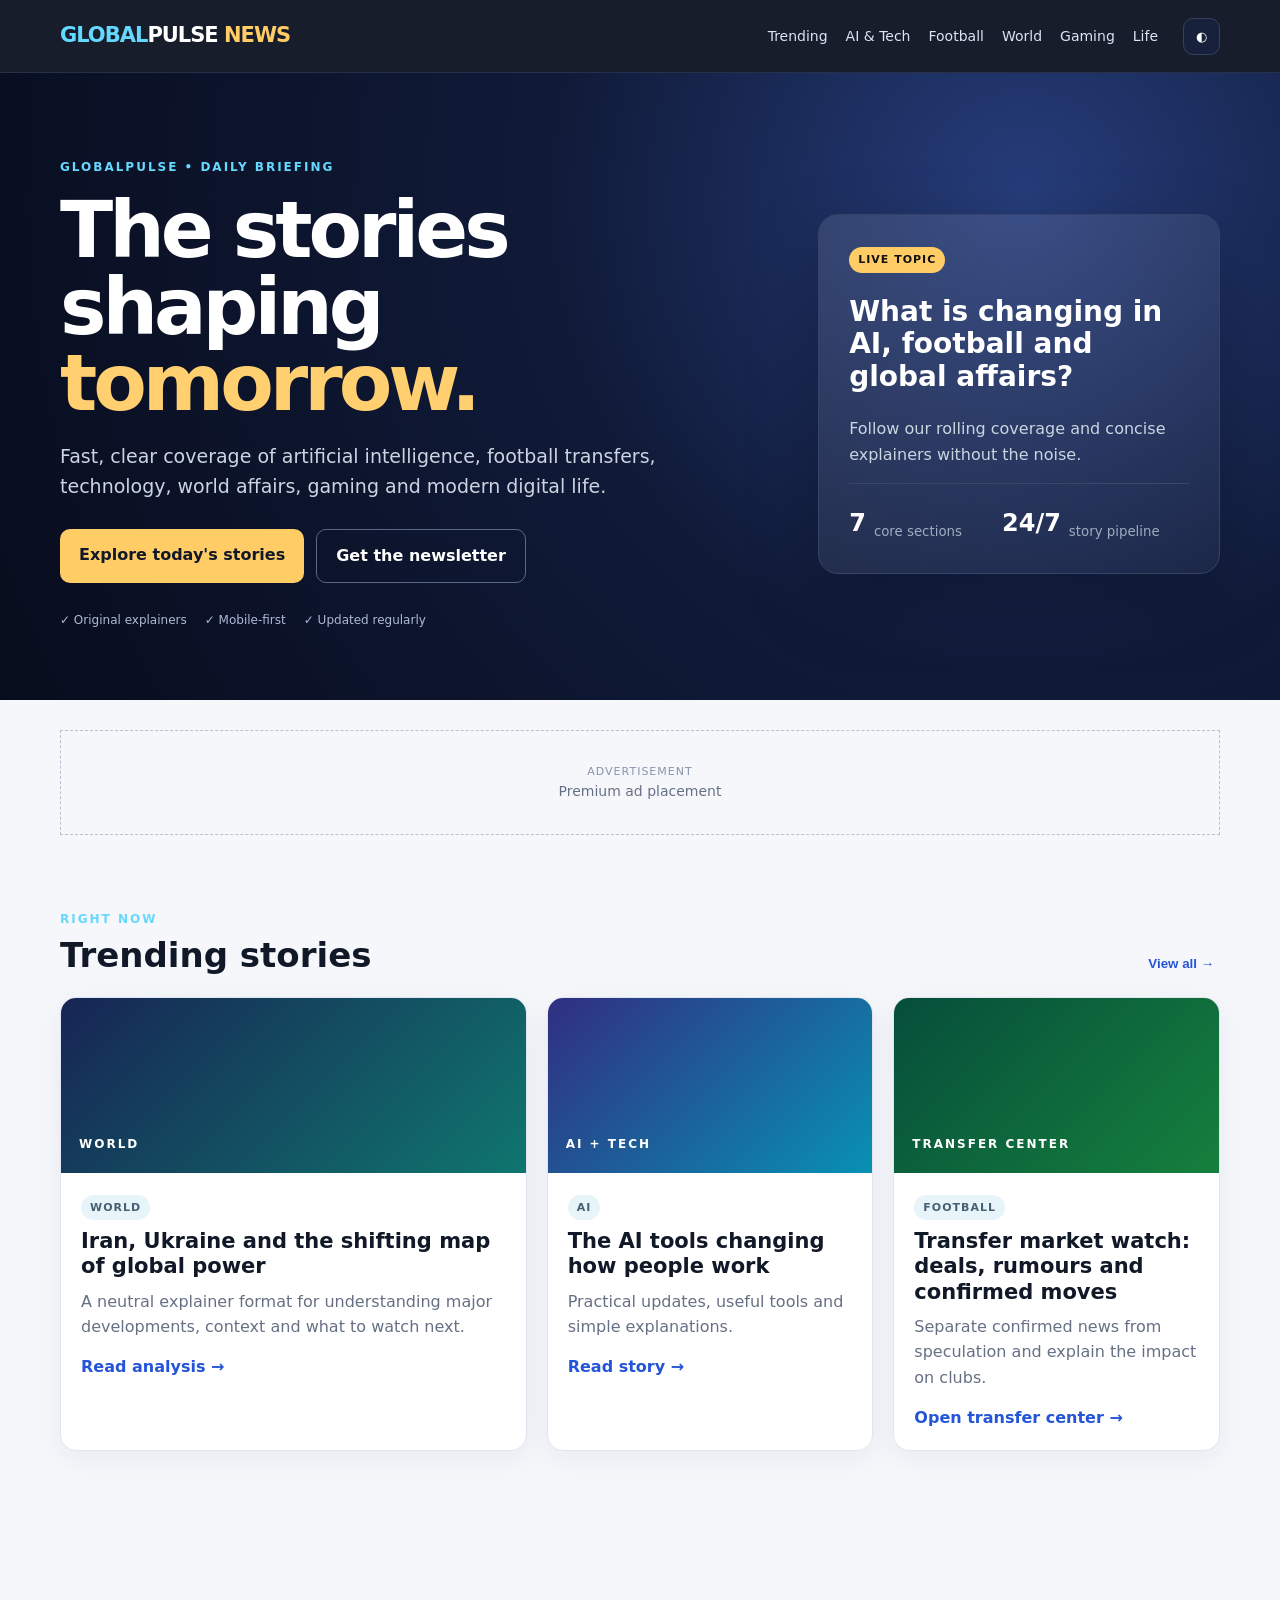
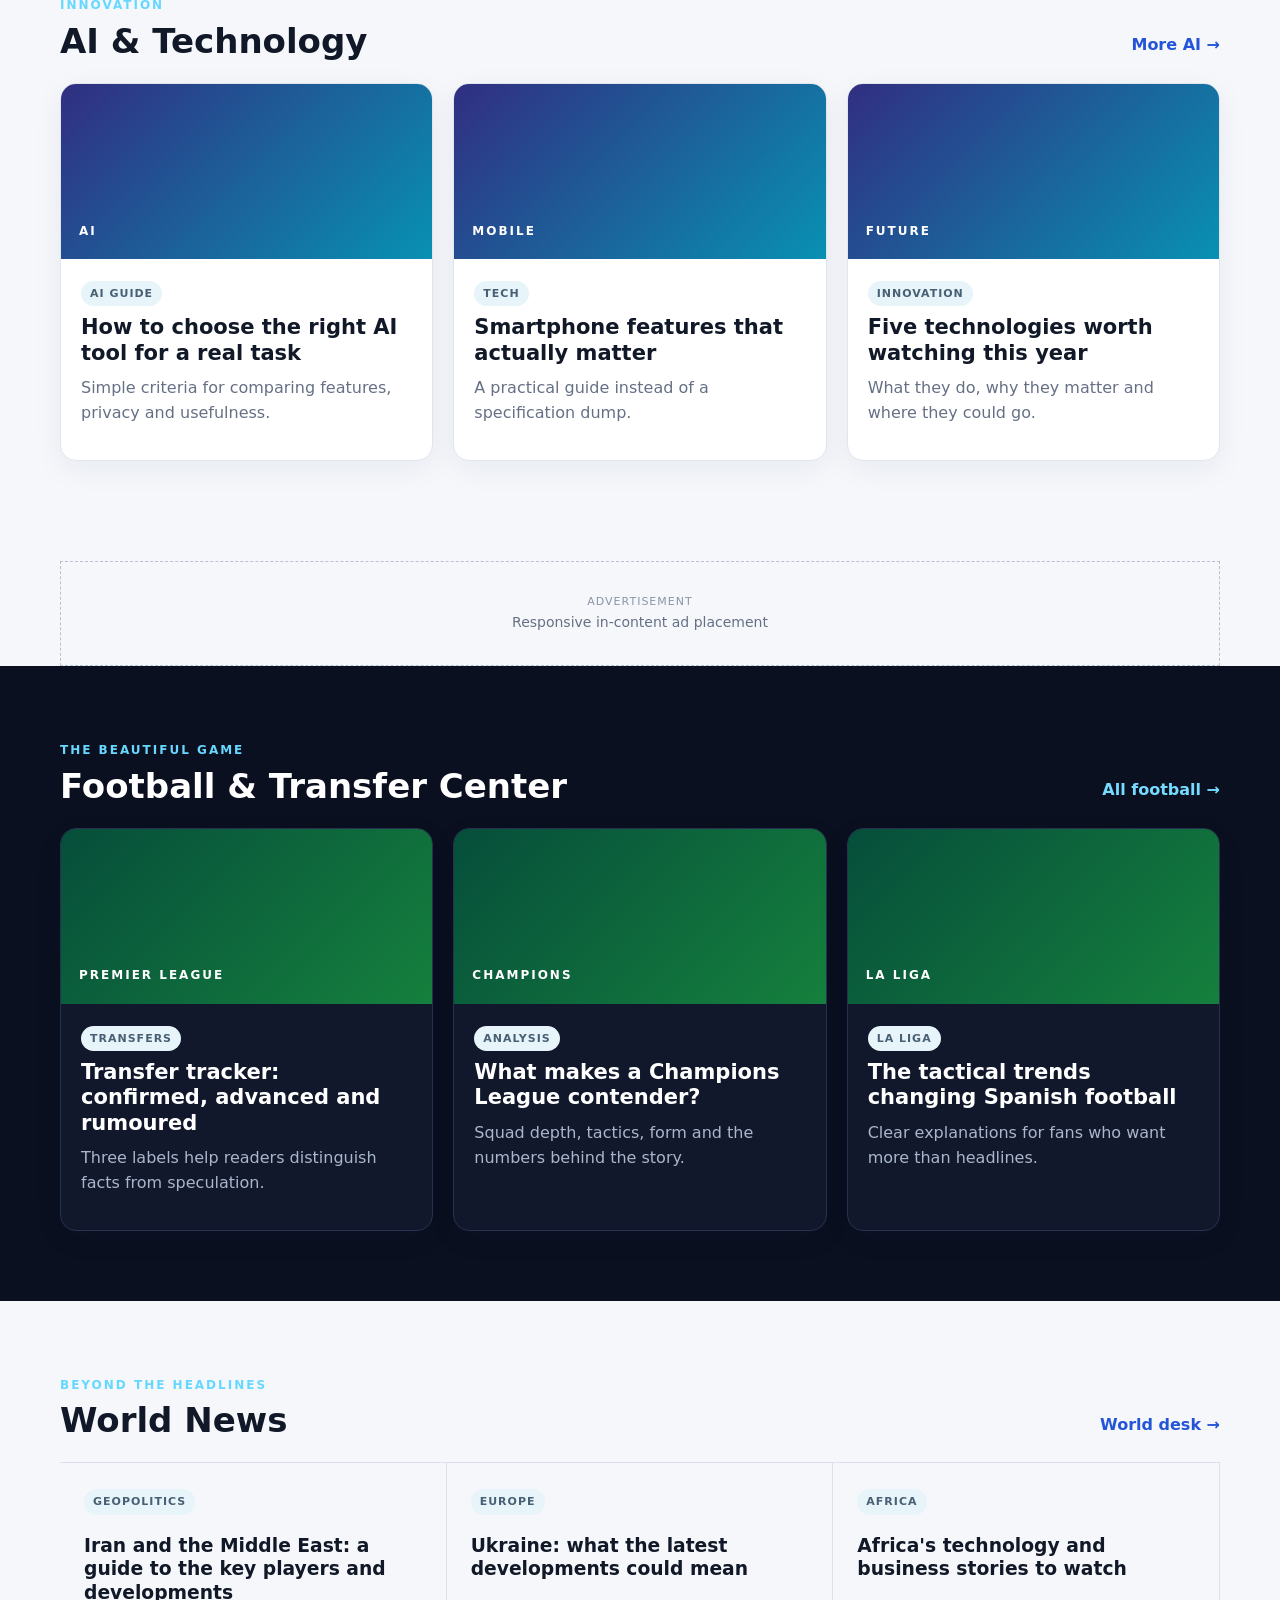
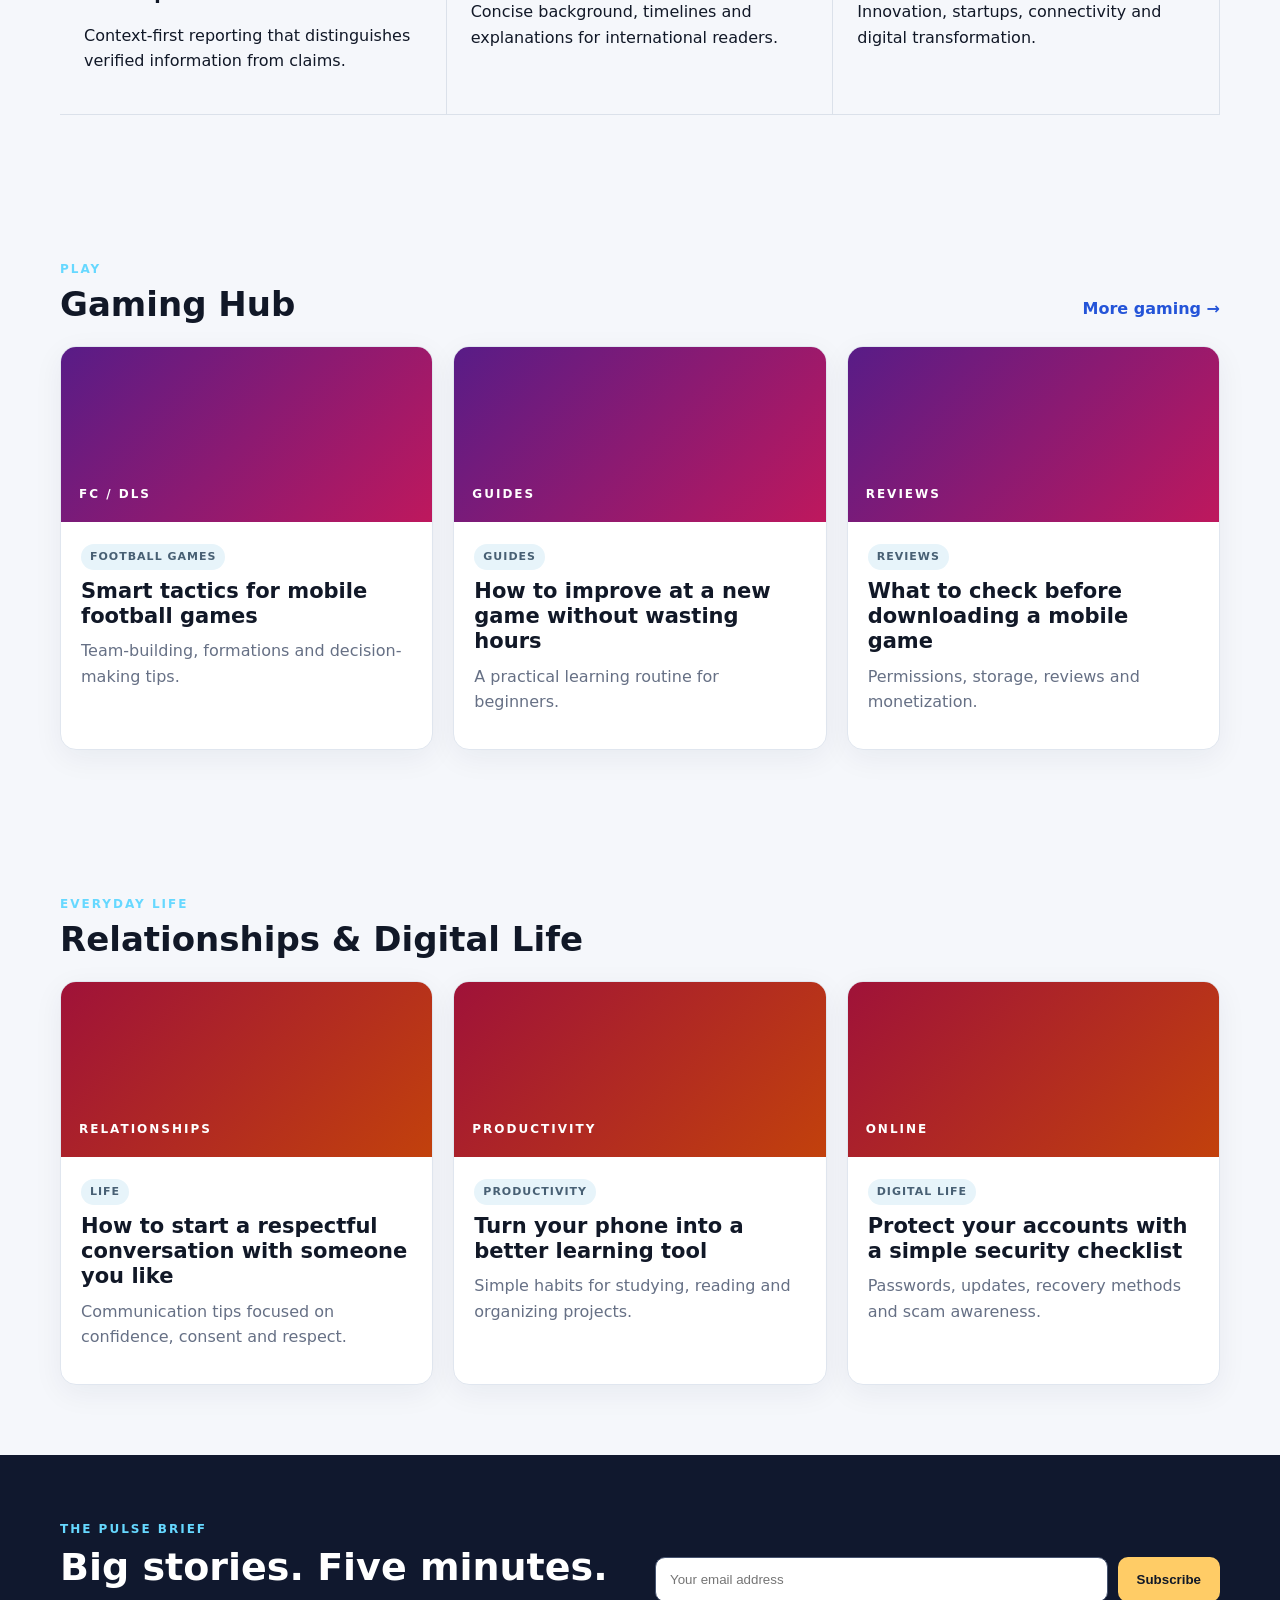
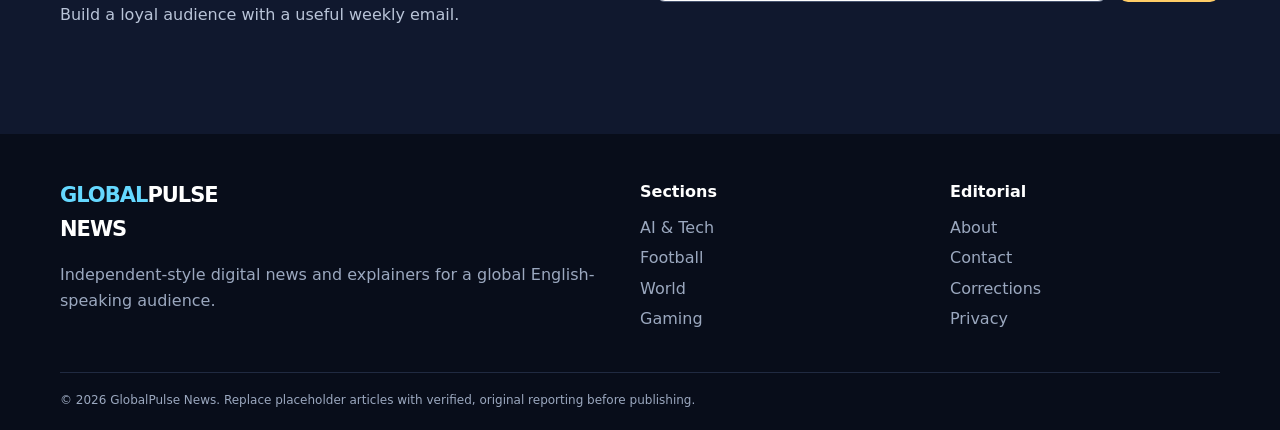
==== index.html @ ff231cc3 "Add files via upload" ====
<!doctype html>
<html lang="en">
<head>
  <meta charset="utf-8">
  <meta name="viewport" content="width=device-width, initial-scale=1">
  <meta name="description" content="GlobalPulse News — AI, football transfers, technology, world news, gaming and practical digital life guides.">
  <meta name="theme-color" content="#0b1020">
  <title>GlobalPulse News — AI, Football, Tech & World</title>
  <link rel="stylesheet" href="style.css">
</head>
<body>
<header class="site-header">
  <div class="container nav">
    <a class="brand" href="#"><span>GLOBAL</span>PULSE <b>NEWS</b></a>
    <button class="menu" aria-label="Open menu">☰</button>
    <nav>
      <a href="#trending">Trending</a><a href="#ai">AI & Tech</a><a href="#football">Football</a>
      <a href="#world">World</a><a href="#gaming">Gaming</a><a href="#life">Life</a>
    </nav>
    <button id="theme" class="icon-btn" aria-label="Toggle theme">◐</button>
  </div>
</header>

<main>
<section class="hero">
  <div class="container hero-grid">
    <div>
      <div class="eyebrow">GLOBALPULSE • DAILY BRIEFING</div>
      <h1>The stories shaping <span>tomorrow.</span></h1>
      <p class="lead">Fast, clear coverage of artificial intelligence, football transfers, technology, world affairs, gaming and modern digital life.</p>
      <div class="hero-actions">
        <a class="btn primary" href="#trending">Explore today's stories</a>
        <a class="btn ghost" href="#newsletter">Get the newsletter</a>
      </div>
      <div class="trust-row"><span>✓ Original explainers</span><span>✓ Mobile-first</span><span>✓ Updated regularly</span></div>
    </div>
    <div class="hero-card">
      <span class="tag hot">LIVE TOPIC</span>
      <h2>What is changing in AI, football and global affairs?</h2>
      <p>Follow our rolling coverage and concise explainers without the noise.</p>
      <div class="mini-stats"><b>7</b><small>core sections</small><b>24/7</b><small>story pipeline</small></div>
    </div>
  </div>
</section>

<section class="ad-slot container"><span>ADVERTISEMENT</span><div>Premium ad placement</div></section>

<section id="trending" class="container section">
  <div class="section-head"><div><span class="eyebrow">RIGHT NOW</span><h2>Trending stories</h2></div><button class="filter" data-filter="all">View all →</button></div>
  <div class="news-grid featured">
    <article class="card large" data-cat="world">
      <div class="visual world">WORLD</div><div class="card-body"><span class="tag">World</span><h3>Iran, Ukraine and the shifting map of global power</h3><p>A neutral explainer format for understanding major developments, context and what to watch next.</p><a href="#">Read analysis →</a></div>
    </article>
    <article class="card" data-cat="ai">
      <div class="visual ai">AI + TECH</div><div class="card-body"><span class="tag">AI</span><h3>The AI tools changing how people work</h3><p>Practical updates, useful tools and simple explanations.</p><a href="#">Read story →</a></div>
    </article>
    <article class="card" data-cat="football">
      <div class="visual football">TRANSFER CENTER</div><div class="card-body"><span class="tag">Football</span><h3>Transfer market watch: deals, rumours and confirmed moves</h3><p>Separate confirmed news from speculation and explain the impact on clubs.</p><a href="#">Open transfer center →</a></div>
    </article>
  </div>
</section>

<section id="ai" class="container section">
  <div class="section-head"><div><span class="eyebrow">INNOVATION</span><h2>AI & Technology</h2></div><a href="#">More AI →</a></div>
  <div class="news-grid three">
    <article class="card"><div class="visual tech">AI</div><div class="card-body"><span class="tag">AI Guide</span><h3>How to choose the right AI tool for a real task</h3><p>Simple criteria for comparing features, privacy and usefulness.</p></div></article>
    <article class="card"><div class="visual tech">MOBILE</div><div class="card-body"><span class="tag">Tech</span><h3>Smartphone features that actually matter</h3><p>A practical guide instead of a specification dump.</p></div></article>
    <article class="card"><div class="visual tech">FUTURE</div><div class="card-body"><span class="tag">Innovation</span><h3>Five technologies worth watching this year</h3><p>What they do, why they matter and where they could go.</p></div></article>
  </div>
</section>

<section class="ad-slot container"><span>ADVERTISEMENT</span><div>Responsive in-content ad placement</div></section>

<section id="football" class="dark-section">
  <div class="container section">
    <div class="section-head"><div><span class="eyebrow">THE BEAUTIFUL GAME</span><h2>Football & Transfer Center</h2></div><a href="#">All football →</a></div>
    <div class="news-grid three">
      <article class="card dark"><div class="visual football">PREMIER LEAGUE</div><div class="card-body"><span class="tag">Transfers</span><h3>Transfer tracker: confirmed, advanced and rumoured</h3><p>Three labels help readers distinguish facts from speculation.</p></div></article>
      <article class="card dark"><div class="visual football">CHAMPIONS</div><div class="card-body"><span class="tag">Analysis</span><h3>What makes a Champions League contender?</h3><p>Squad depth, tactics, form and the numbers behind the story.</p></div></article>
      <article class="card dark"><div class="visual football">LA LIGA</div><div class="card-body"><span class="tag">La Liga</span><h3>The tactical trends changing Spanish football</h3><p>Clear explanations for fans who want more than headlines.</p></div></article>
    </div>
  </div>
</section>

<section id="world" class="container section">
  <div class="section-head"><div><span class="eyebrow">BEYOND THE HEADLINES</span><h2>World News</h2></div><a href="#">World desk →</a></div>
  <div class="split">
    <article class="story-line"><span class="tag">Geopolitics</span><h3>Iran and the Middle East: a guide to the key players and developments</h3><p>Context-first reporting that distinguishes verified information from claims.</p></article>
    <article class="story-line"><span class="tag">Europe</span><h3>Ukraine: what the latest developments could mean</h3><p>Concise background, timelines and explanations for international readers.</p></article>
    <article class="story-line"><span class="tag">Africa</span><h3>Africa's technology and business stories to watch</h3><p>Innovation, startups, connectivity and digital transformation.</p></article>
  </div>
</section>

<section id="gaming" class="container section">
  <div class="section-head"><div><span class="eyebrow">PLAY</span><h2>Gaming Hub</h2></div><a href="#">More gaming →</a></div>
  <div class="news-grid three">
    <article class="card"><div class="visual game">FC / DLS</div><div class="card-body"><span class="tag">Football Games</span><h3>Smart tactics for mobile football games</h3><p>Team-building, formations and decision-making tips.</p></div></article>
    <article class="card"><div class="visual game">GUIDES</div><div class="card-body"><span class="tag">Guides</span><h3>How to improve at a new game without wasting hours</h3><p>A practical learning routine for beginners.</p></div></article>
    <article class="card"><div class="visual game">REVIEWS</div><div class="card-body"><span class="tag">Reviews</span><h3>What to check before downloading a mobile game</h3><p>Permissions, storage, reviews and monetization.</p></div></article>
  </div>
</section>

<section id="life" class="container section">
  <div class="section-head"><div><span class="eyebrow">EVERYDAY LIFE</span><h2>Relationships & Digital Life</h2></div></div>
  <div class="news-grid three">
    <article class="card"><div class="visual life">RELATIONSHIPS</div><div class="card-body"><span class="tag">Life</span><h3>How to start a respectful conversation with someone you like</h3><p>Communication tips focused on confidence, consent and respect.</p></div></article>
    <article class="card"><div class="visual life">PRODUCTIVITY</div><div class="card-body"><span class="tag">Productivity</span><h3>Turn your phone into a better learning tool</h3><p>Simple habits for studying, reading and organizing projects.</p></div></article>
    <article class="card"><div class="visual life">ONLINE</div><div class="card-body"><span class="tag">Digital Life</span><h3>Protect your accounts with a simple security checklist</h3><p>Passwords, updates, recovery methods and scam awareness.</p></div></article>
  </div>
</section>

<section id="newsletter" class="newsletter">
  <div class="container newsletter-box">
    <div><span class="eyebrow">THE PULSE BRIEF</span><h2>Big stories. Five minutes.</h2><p>Build a loyal audience with a useful weekly email.</p></div>
    <form onsubmit="subscribe(event)"><input type="email" required placeholder="Your email address" aria-label="Email address"><button class="btn primary">Subscribe</button></form>
    <small id="form-msg"></small>
  </div>
</section>
</main>

<footer>
  <div class="container footer-grid">
    <div><a class="brand" href="#"><span>GLOBAL</span>PULSE <b>NEWS</b></a><p>Independent-style digital news and explainers for a global English-speaking audience.</p></div>
    <div><b>Sections</b><a href="#ai">AI & Tech</a><a href="#football">Football</a><a href="#world">World</a><a href="#gaming">Gaming</a></div>
    <div><b>Editorial</b><a href="#">About</a><a href="#">Contact</a><a href="#">Corrections</a><a href="#">Privacy</a></div>
  </div>
  <div class="container copyright">© 2026 GlobalPulse News. Replace placeholder articles with verified, original reporting before publishing.</div>
</footer>
<script src="script.js"></script>
</body>
</html>
---- style.css ----
*{box-sizing:border-box}html{scroll-behavior:smooth}body{margin:0;font-family:Inter,system-ui,-apple-system,Segoe UI,sans-serif;background:#f5f7fb;color:#111827;line-height:1.6}.container{width:min(1160px,92%);margin:auto}.site-header{position:sticky;top:0;z-index:20;background:rgba(10,15,30,.94);backdrop-filter:blur(14px);color:#fff;border-bottom:1px solid #27304a}.nav{height:72px;display:flex;align-items:center;gap:25px}.brand{font-weight:900;letter-spacing:-1px;color:#fff;text-decoration:none;font-size:21px;white-space:nowrap}.brand span{color:#65d8ff}.brand b{color:#ffcc66}.nav nav{display:flex;gap:18px;margin-left:auto}.nav nav a{color:#dbe4f7;text-decoration:none;font-size:14px}.nav nav a:hover{color:#fff}.menu{display:none}.icon-btn{background:#17213b;color:#fff;border:1px solid #33405f;border-radius:10px;padding:10px 12px}.hero{background:radial-gradient(circle at 80% 20%,#263d7b 0,#101a38 42%,#080d1d 100%);color:white;padding:85px 0 70px}.hero-grid{display:grid;grid-template-columns:1.4fr .8fr;gap:55px;align-items:center}.eyebrow{font-size:12px;font-weight:800;letter-spacing:2px;color:#66d8ff}.hero h1{font-size:clamp(45px,7vw,78px);line-height:.98;letter-spacing:-4px;margin:15px 0}.hero h1 span{color:#ffcf70}.lead{font-size:19px;color:#cbd5e1;max-width:680px}.hero-actions{display:flex;gap:12px;margin:28px 0}.btn{display:inline-block;border:0;border-radius:10px;padding:13px 19px;font-weight:800;text-decoration:none;cursor:pointer}.primary{background:#ffcc66;color:#111827}.ghost{border:1px solid #596987;color:white;background:transparent}.trust-row{display:flex;gap:18px;color:#aebbd4;font-size:12px;flex-wrap:wrap}.hero-card{padding:30px;border:1px solid #344367;border-radius:20px;background:linear-gradient(145deg,rgba(255,255,255,.11),rgba(255,255,255,.04));box-shadow:0 25px 70px rgba(0,0,0,.25)}.hero-card h2{font-size:28px;line-height:1.15}.hero-card p{color:#cbd5e1}.tag{display:inline-block;font-size:11px;font-weight:900;letter-spacing:1px;text-transform:uppercase;color:#486074;background:#e7f4fa;border-radius:99px;padding:4px 9px}.hot{background:#ffcc66;color:#111}.mini-stats{display:grid;grid-template-columns:auto 1fr auto 1fr;gap:4px 8px;align-items:end;border-top:1px solid #3b4968;padding-top:20px}.mini-stats b{font-size:24px}.mini-stats small{color:#9facbf}.ad-slot{height:105px;border:1px dashed #b7c1d2;margin-top:30px;display:flex;flex-direction:column;align-items:center;justify-content:center;color:#8995a9;font-size:11px;letter-spacing:1px}.ad-slot div{font-size:14px;letter-spacing:0;color:#667085}.section{padding:70px 0}.section-head{display:flex;justify-content:space-between;align-items:end;margin-bottom:25px}.section-head h2{font-size:34px;line-height:1;margin:7px 0 0}.section-head a,.filter{color:#2454d8;text-decoration:none;background:none;border:0;font-weight:800}.news-grid{display:grid;gap:20px}.news-grid.three{grid-template-columns:repeat(3,1fr)}.news-grid.featured{grid-template-columns:1.25fr .875fr .875fr}.card{background:white;border:1px solid #e0e6ef;border-radius:16px;overflow:hidden;box-shadow:0 8px 30px rgba(25,35,60,.06);transition:.2s}.card:hover{transform:translateY(-4px);box-shadow:0 15px 40px rgba(25,35,60,.12)}.card-body{padding:20px}.card h3{font-size:21px;line-height:1.2;margin:9px 0}.card p{color:#667085;margin:8px 0 14px}.card a{font-weight:800;color:#2454d8;text-decoration:none}.visual{height:175px;display:flex;align-items:end;padding:18px;font-size:12px;font-weight:900;letter-spacing:2px;color:#fff}.visual.world{background:linear-gradient(135deg,#172554,#0f766e)}.visual.ai,.visual.tech{background:linear-gradient(135deg,#312e81,#0891b2)}.visual.football{background:linear-gradient(135deg,#064e3b,#15803d)}.visual.game{background:linear-gradient(135deg,#581c87,#be185d)}.visual.life{background:linear-gradient(135deg,#9f1239,#c2410c)}.dark-section{background:#0b1020;color:white}.dark-section .section-head a{color:#75dcff}.card.dark{background:#11182c;border-color:#273250}.card.dark p{color:#aab6cb}.card.dark h3{color:#fff}.split{display:grid;grid-template-columns:repeat(3,1fr);gap:0;border-top:1px solid #dbe1ea}.story-line{padding:24px;border-bottom:1px solid #dbe1ea;border-right:1px solid #dbe1ea}.story-line h3{line-height:1.25}.newsletter{background:#10182e;color:white;padding:60px 0}.newsletter-box{display:grid;grid-template-columns:1fr 1fr;gap:30px;align-items:center}.newsletter h2{font-size:38px;line-height:1;margin:8px 0}.newsletter p{color:#b9c4d8}.newsletter form{display:flex;gap:10px}.newsletter input{flex:1;padding:14px;border-radius:10px;border:1px solid #46536f;background:#fff;color:#111827}.newsletter small{grid-column:2;color:#ffcc66}footer{background:#080d1a;color:#9ba8bf;padding:45px 0 20px}.footer-grid{display:grid;grid-template-columns:2fr 1fr 1fr;gap:40px}.footer-grid b{display:block;color:#fff;margin-bottom:10px}.footer-grid a:not(.brand){display:block;color:#9ba8bf;text-decoration:none;margin:5px 0}.copyright{border-top:1px solid #202a41;margin-top:35px;padding-top:18px;font-size:12px}@media(max-width:800px){.nav nav{display:none}.menu{display:block;margin-left:auto;background:transparent;border:0;color:#fff;font-size:23px}.hero-grid,.newsletter-box{grid-template-columns:1fr}.hero h1{letter-spacing:-2px}.news-grid.three,.news-grid.featured,.split,.footer-grid{grid-template-columns:1fr}.section{padding:50px 0}.newsletter small{grid-column:auto}.newsletter form{flex-direction:column}.section-head{align-items:start}.visual{height:150px}}body.light{background:#fff;color:#111827}
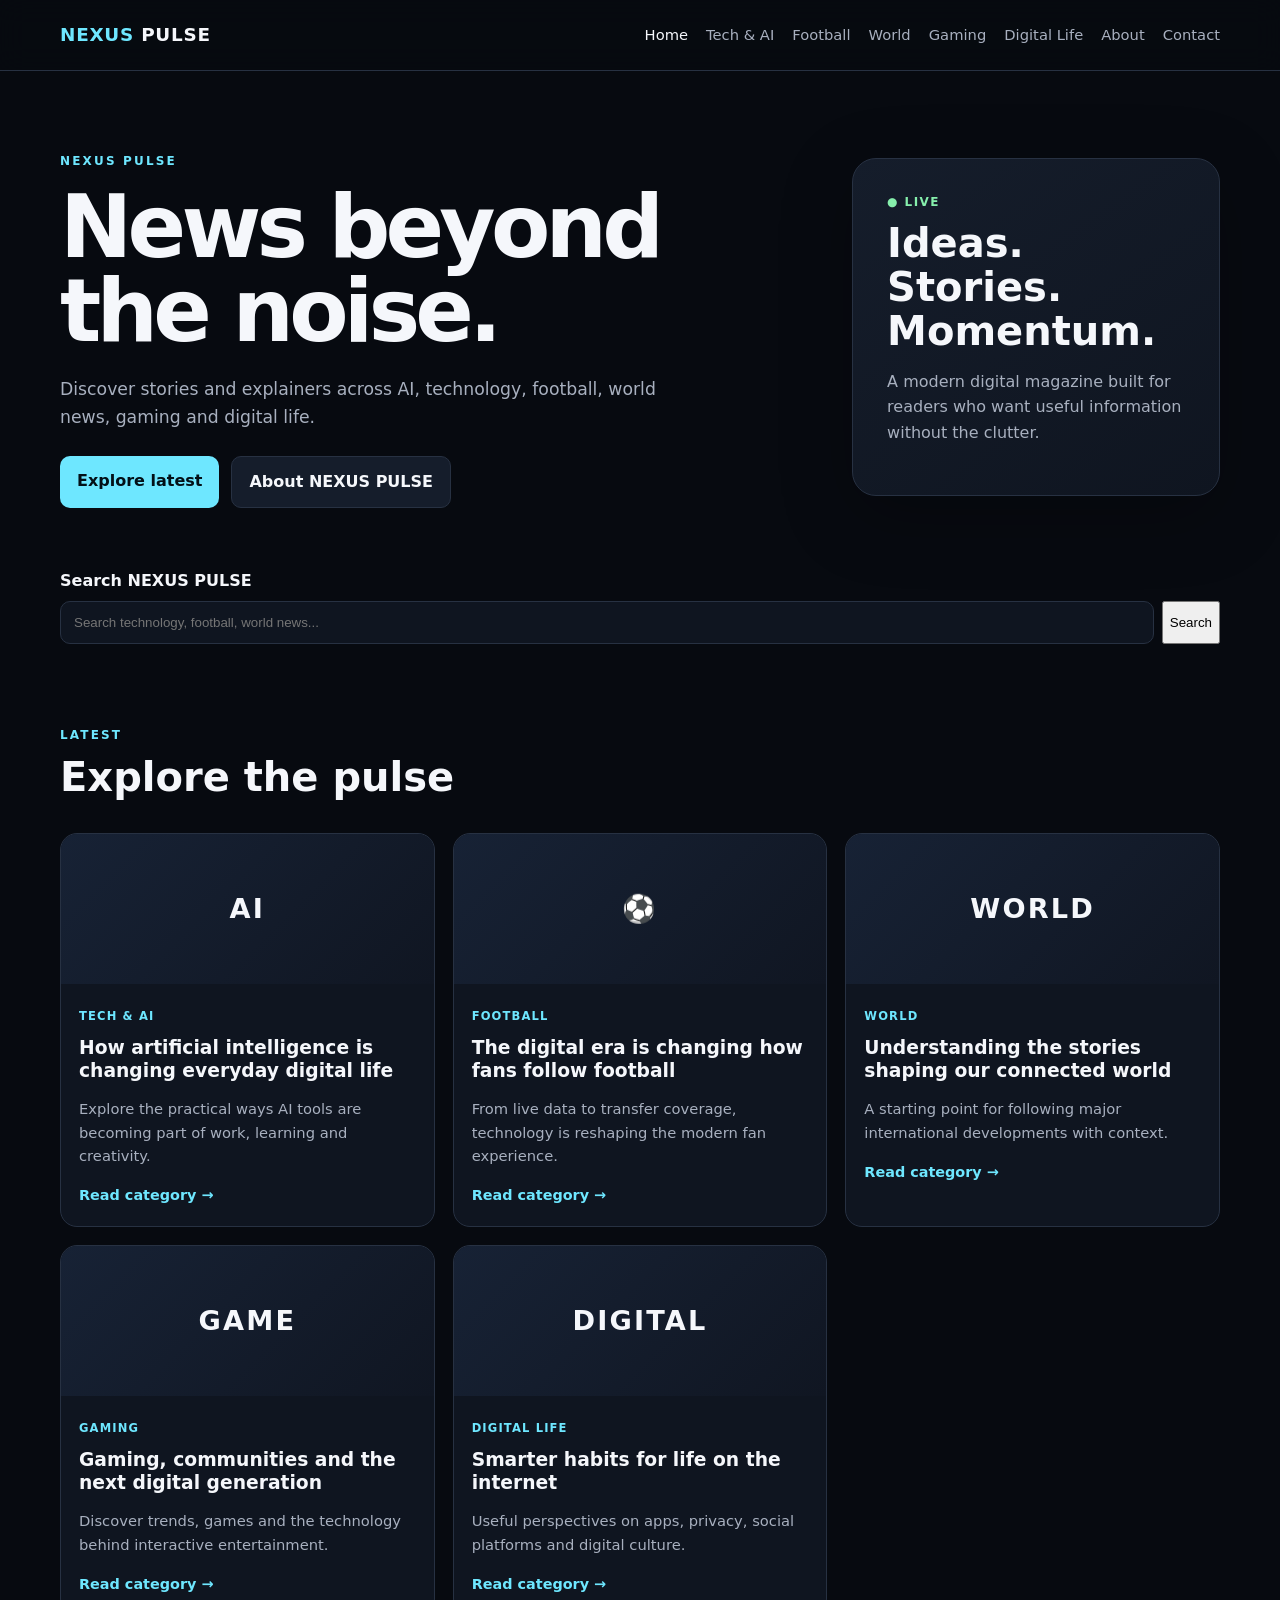
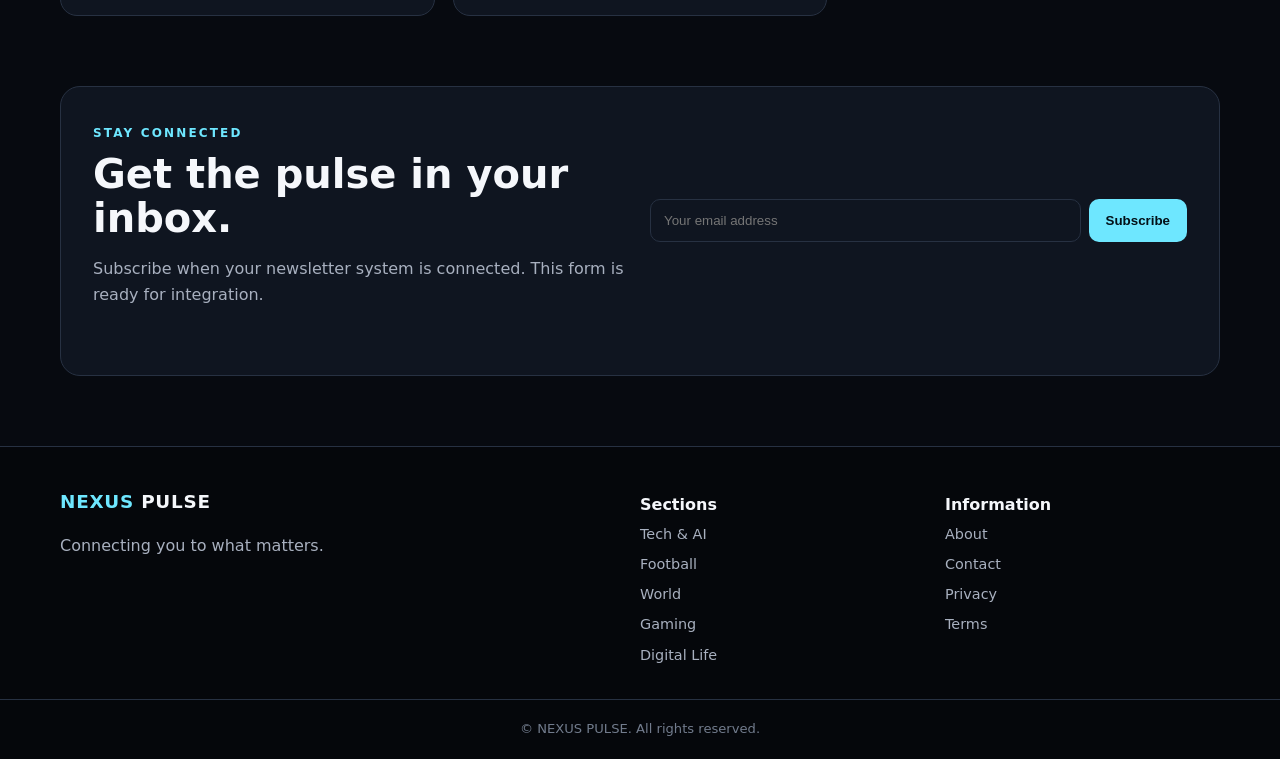
==== commit ac232229: "Add files via upload" ====
--- a/index.html
+++ b/index.html
@@ -1,130 +1,100 @@
-<!doctype html>
+<!DOCTYPE html>
 <html lang="en">
 <head>
-  <meta charset="utf-8">
-  <meta name="viewport" content="width=device-width, initial-scale=1">
-  <meta name="description" content="GlobalPulse News — AI, football transfers, technology, world news, gaming and practical digital life guides.">
-  <meta name="theme-color" content="#0b1020">
-  <title>GlobalPulse News — AI, Football, Tech & World</title>
+  <meta charset="UTF-8">
+  <meta name="viewport" content="width=device-width, initial-scale=1.0">
+  <meta name="description" content="NEXUS PULSE — Technology, AI, football, world news, gaming and digital life.">
+  <meta name="robots" content="index, follow">
+  <title>NEXUS PULSE — News Beyond the Noise</title>
   <link rel="stylesheet" href="style.css">
 </head>
 <body>
 <header class="site-header">
-  <div class="container nav">
-    <a class="brand" href="#"><span>GLOBAL</span>PULSE <b>NEWS</b></a>
-    <button class="menu" aria-label="Open menu">☰</button>
-    <nav>
-      <a href="#trending">Trending</a><a href="#ai">AI & Tech</a><a href="#football">Football</a>
-      <a href="#world">World</a><a href="#gaming">Gaming</a><a href="#life">Life</a>
+  <div class="container nav-wrap">
+    <a class="brand" href="index.html"><span>NEXUS</span> PULSE</a>
+    <button class="menu-btn" aria-label="Open menu" aria-expanded="false">☰</button>
+    <nav class="nav" id="nav">
+      <a class="active" href="index.html">Home</a>
+      <a href="category.html?cat=tech">Tech & AI</a>
+      <a href="category.html?cat=football">Football</a>
+      <a href="category.html?cat=world">World</a>
+      <a href="category.html?cat=gaming">Gaming</a>
+      <a href="category.html?cat=digital">Digital Life</a>
+      <a href="about.html">About</a>
+      <a href="contact.html">Contact</a>
     </nav>
-    <button id="theme" class="icon-btn" aria-label="Toggle theme">◐</button>
   </div>
 </header>
 
 <main>
-<section class="hero">
-  <div class="container hero-grid">
-    <div>
-      <div class="eyebrow">GLOBALPULSE • DAILY BRIEFING</div>
-      <h1>The stories shaping <span>tomorrow.</span></h1>
-      <p class="lead">Fast, clear coverage of artificial intelligence, football transfers, technology, world affairs, gaming and modern digital life.</p>
-      <div class="hero-actions">
-        <a class="btn primary" href="#trending">Explore today's stories</a>
-        <a class="btn ghost" href="#newsletter">Get the newsletter</a>
-      </div>
-      <div class="trust-row"><span>✓ Original explainers</span><span>✓ Mobile-first</span><span>✓ Updated regularly</span></div>
+<section class="hero container">
+  <div class="hero-copy">
+    <span class="eyebrow">NEXUS PULSE</span>
+    <h1>News beyond the noise.</h1>
+    <p>Discover stories and explainers across AI, technology, football, world news, gaming and digital life.</p>
+    <div class="hero-actions">
+      <a class="btn primary" href="#latest">Explore latest</a>
+      <a class="btn secondary" href="about.html">About NEXUS PULSE</a>
     </div>
-    <div class="hero-card">
-      <span class="tag hot">LIVE TOPIC</span>
-      <h2>What is changing in AI, football and global affairs?</h2>
-      <p>Follow our rolling coverage and concise explainers without the noise.</p>
-      <div class="mini-stats"><b>7</b><small>core sections</small><b>24/7</b><small>story pipeline</small></div>
-    </div>
+  </div>
+  <div class="hero-card">
+    <div class="pulse">● LIVE</div>
+    <h2>Ideas. Stories. Momentum.</h2>
+    <p>A modern digital magazine built for readers who want useful information without the clutter.</p>
   </div>
 </section>
 
-<section class="ad-slot container"><span>ADVERTISEMENT</span><div>Premium ad placement</div></section>
+<section class="container search-section">
+  <label for="siteSearch">Search NEXUS PULSE</label>
+  <div class="search-box">
+    <input id="siteSearch" type="search" placeholder="Search technology, football, world news..." autocomplete="off">
+    <button id="searchBtn">Search</button>
+  </div>
+  <div id="searchResults" class="search-results"></div>
+</section>
 
-<section id="trending" class="container section">
-  <div class="section-head"><div><span class="eyebrow">RIGHT NOW</span><h2>Trending stories</h2></div><button class="filter" data-filter="all">View all →</button></div>
-  <div class="news-grid featured">
-    <article class="card large" data-cat="world">
-      <div class="visual world">WORLD</div><div class="card-body"><span class="tag">World</span><h3>Iran, Ukraine and the shifting map of global power</h3><p>A neutral explainer format for understanding major developments, context and what to watch next.</p><a href="#">Read analysis →</a></div>
+<section id="latest" class="container section">
+  <div class="section-heading">
+    <div><span class="eyebrow">LATEST</span><h2>Explore the pulse</h2></div>
+  </div>
+  <div class="cards">
+    <article class="card">
+      <div class="card-image tech">AI</div>
+      <div class="card-body"><span class="tag">Tech & AI</span><h3>How artificial intelligence is changing everyday digital life</h3><p>Explore the practical ways AI tools are becoming part of work, learning and creativity.</p><a href="category.html?cat=tech">Read category →</a></div>
     </article>
-    <article class="card" data-cat="ai">
-      <div class="visual ai">AI + TECH</div><div class="card-body"><span class="tag">AI</span><h3>The AI tools changing how people work</h3><p>Practical updates, useful tools and simple explanations.</p><a href="#">Read story →</a></div>
+    <article class="card">
+      <div class="card-image football">⚽</div>
+      <div class="card-body"><span class="tag">Football</span><h3>The digital era is changing how fans follow football</h3><p>From live data to transfer coverage, technology is reshaping the modern fan experience.</p><a href="category.html?cat=football">Read category →</a></div>
     </article>
-    <article class="card" data-cat="football">
-      <div class="visual football">TRANSFER CENTER</div><div class="card-body"><span class="tag">Football</span><h3>Transfer market watch: deals, rumours and confirmed moves</h3><p>Separate confirmed news from speculation and explain the impact on clubs.</p><a href="#">Open transfer center →</a></div>
+    <article class="card">
+      <div class="card-image world">WORLD</div>
+      <div class="card-body"><span class="tag">World</span><h3>Understanding the stories shaping our connected world</h3><p>A starting point for following major international developments with context.</p><a href="category.html?cat=world">Read category →</a></div>
+    </article>
+    <article class="card">
+      <div class="card-image gaming">GAME</div>
+      <div class="card-body"><span class="tag">Gaming</span><h3>Gaming, communities and the next digital generation</h3><p>Discover trends, games and the technology behind interactive entertainment.</p><a href="category.html?cat=gaming">Read category →</a></div>
+    </article>
+    <article class="card">
+      <div class="card-image digital">DIGITAL</div>
+      <div class="card-body"><span class="tag">Digital Life</span><h3>Smarter habits for life on the internet</h3><p>Useful perspectives on apps, privacy, social platforms and digital culture.</p><a href="category.html?cat=digital">Read category →</a></div>
     </article>
   </div>
 </section>
 
-<section id="ai" class="container section">
-  <div class="section-head"><div><span class="eyebrow">INNOVATION</span><h2>AI & Technology</h2></div><a href="#">More AI →</a></div>
-  <div class="news-grid three">
-    <article class="card"><div class="visual tech">AI</div><div class="card-body"><span class="tag">AI Guide</span><h3>How to choose the right AI tool for a real task</h3><p>Simple criteria for comparing features, privacy and usefulness.</p></div></article>
-    <article class="card"><div class="visual tech">MOBILE</div><div class="card-body"><span class="tag">Tech</span><h3>Smartphone features that actually matter</h3><p>A practical guide instead of a specification dump.</p></div></article>
-    <article class="card"><div class="visual tech">FUTURE</div><div class="card-body"><span class="tag">Innovation</span><h3>Five technologies worth watching this year</h3><p>What they do, why they matter and where they could go.</p></div></article>
-  </div>
-</section>
-
-<section class="ad-slot container"><span>ADVERTISEMENT</span><div>Responsive in-content ad placement</div></section>
-
-<section id="football" class="dark-section">
-  <div class="container section">
-    <div class="section-head"><div><span class="eyebrow">THE BEAUTIFUL GAME</span><h2>Football & Transfer Center</h2></div><a href="#">All football →</a></div>
-    <div class="news-grid three">
-      <article class="card dark"><div class="visual football">PREMIER LEAGUE</div><div class="card-body"><span class="tag">Transfers</span><h3>Transfer tracker: confirmed, advanced and rumoured</h3><p>Three labels help readers distinguish facts from speculation.</p></div></article>
-      <article class="card dark"><div class="visual football">CHAMPIONS</div><div class="card-body"><span class="tag">Analysis</span><h3>What makes a Champions League contender?</h3><p>Squad depth, tactics, form and the numbers behind the story.</p></div></article>
-      <article class="card dark"><div class="visual football">LA LIGA</div><div class="card-body"><span class="tag">La Liga</span><h3>The tactical trends changing Spanish football</h3><p>Clear explanations for fans who want more than headlines.</p></div></article>
-    </div>
-  </div>
-</section>
-
-<section id="world" class="container section">
-  <div class="section-head"><div><span class="eyebrow">BEYOND THE HEADLINES</span><h2>World News</h2></div><a href="#">World desk →</a></div>
-  <div class="split">
-    <article class="story-line"><span class="tag">Geopolitics</span><h3>Iran and the Middle East: a guide to the key players and developments</h3><p>Context-first reporting that distinguishes verified information from claims.</p></article>
-    <article class="story-line"><span class="tag">Europe</span><h3>Ukraine: what the latest developments could mean</h3><p>Concise background, timelines and explanations for international readers.</p></article>
-    <article class="story-line"><span class="tag">Africa</span><h3>Africa's technology and business stories to watch</h3><p>Innovation, startups, connectivity and digital transformation.</p></article>
-  </div>
-</section>
-
-<section id="gaming" class="container section">
-  <div class="section-head"><div><span class="eyebrow">PLAY</span><h2>Gaming Hub</h2></div><a href="#">More gaming →</a></div>
-  <div class="news-grid three">
-    <article class="card"><div class="visual game">FC / DLS</div><div class="card-body"><span class="tag">Football Games</span><h3>Smart tactics for mobile football games</h3><p>Team-building, formations and decision-making tips.</p></div></article>
-    <article class="card"><div class="visual game">GUIDES</div><div class="card-body"><span class="tag">Guides</span><h3>How to improve at a new game without wasting hours</h3><p>A practical learning routine for beginners.</p></div></article>
-    <article class="card"><div class="visual game">REVIEWS</div><div class="card-body"><span class="tag">Reviews</span><h3>What to check before downloading a mobile game</h3><p>Permissions, storage, reviews and monetization.</p></div></article>
-  </div>
-</section>
-
-<section id="life" class="container section">
-  <div class="section-head"><div><span class="eyebrow">EVERYDAY LIFE</span><h2>Relationships & Digital Life</h2></div></div>
-  <div class="news-grid three">
-    <article class="card"><div class="visual life">RELATIONSHIPS</div><div class="card-body"><span class="tag">Life</span><h3>How to start a respectful conversation with someone you like</h3><p>Communication tips focused on confidence, consent and respect.</p></div></article>
-    <article class="card"><div class="visual life">PRODUCTIVITY</div><div class="card-body"><span class="tag">Productivity</span><h3>Turn your phone into a better learning tool</h3><p>Simple habits for studying, reading and organizing projects.</p></div></article>
-    <article class="card"><div class="visual life">ONLINE</div><div class="card-body"><span class="tag">Digital Life</span><h3>Protect your accounts with a simple security checklist</h3><p>Passwords, updates, recovery methods and scam awareness.</p></div></article>
-  </div>
-</section>
-
-<section id="newsletter" class="newsletter">
-  <div class="container newsletter-box">
-    <div><span class="eyebrow">THE PULSE BRIEF</span><h2>Big stories. Five minutes.</h2><p>Build a loyal audience with a useful weekly email.</p></div>
-    <form onsubmit="subscribe(event)"><input type="email" required placeholder="Your email address" aria-label="Email address"><button class="btn primary">Subscribe</button></form>
-    <small id="form-msg"></small>
-  </div>
+<section class="newsletter container">
+  <div><span class="eyebrow">STAY CONNECTED</span><h2>Get the pulse in your inbox.</h2><p>Subscribe when your newsletter system is connected. This form is ready for integration.</p></div>
+  <form id="newsletterForm"><input type="email" id="newsletterEmail" placeholder="Your email address" required><button class="btn primary" type="submit">Subscribe</button></form>
+  <p id="newsletterMsg" class="form-msg"></p>
 </section>
 </main>
 
-<footer>
+<footer class="footer">
   <div class="container footer-grid">
-    <div><a class="brand" href="#"><span>GLOBAL</span>PULSE <b>NEWS</b></a><p>Independent-style digital news and explainers for a global English-speaking audience.</p></div>
-    <div><b>Sections</b><a href="#ai">AI & Tech</a><a href="#football">Football</a><a href="#world">World</a><a href="#gaming">Gaming</a></div>
-    <div><b>Editorial</b><a href="#">About</a><a href="#">Contact</a><a href="#">Corrections</a><a href="#">Privacy</a></div>
+    <div><a class="brand" href="index.html"><span>NEXUS</span> PULSE</a><p>Connecting you to what matters.</p></div>
+    <div><h3>Sections</h3><a href="category.html?cat=tech">Tech & AI</a><a href="category.html?cat=football">Football</a><a href="category.html?cat=world">World</a><a href="category.html?cat=gaming">Gaming</a><a href="category.html?cat=digital">Digital Life</a></div>
+    <div><h3>Information</h3><a href="about.html">About</a><a href="contact.html">Contact</a><a href="privacy.html">Privacy</a><a href="terms.html">Terms</a></div>
   </div>
-  <div class="container copyright">© 2026 GlobalPulse News. Replace placeholder articles with verified, original reporting before publishing.</div>
+  <div class="copyright">© <span id="year"></span> NEXUS PULSE. All rights reserved.</div>
 </footer>
 <script src="script.js"></script>
 </body>
--- a/style.css
+++ b/style.css
@@ -1 +1 @@
-*{box-sizing:border-box}html{scroll-behavior:smooth}body{margin:0;font-family:Inter,system-ui,-apple-system,Segoe UI,sans-serif;background:#f5f7fb;color:#111827;line-height:1.6}.container{width:min(1160px,92%);margin:auto}.site-header{position:sticky;top:0;z-index:20;background:rgba(10,15,30,.94);backdrop-filter:blur(14px);color:#fff;border-bottom:1px solid #27304a}.nav{height:72px;display:flex;align-items:center;gap:25px}.brand{font-weight:900;letter-spacing:-1px;color:#fff;text-decoration:none;font-size:21px;white-space:nowrap}.brand span{color:#65d8ff}.brand b{color:#ffcc66}.nav nav{display:flex;gap:18px;margin-left:auto}.nav nav a{color:#dbe4f7;text-decoration:none;font-size:14px}.nav nav a:hover{color:#fff}.menu{display:none}.icon-btn{background:#17213b;color:#fff;border:1px solid #33405f;border-radius:10px;padding:10px 12px}.hero{background:radial-gradient(circle at 80% 20%,#263d7b 0,#101a38 42%,#080d1d 100%);color:white;padding:85px 0 70px}.hero-grid{display:grid;grid-template-columns:1.4fr .8fr;gap:55px;align-items:center}.eyebrow{font-size:12px;font-weight:800;letter-spacing:2px;color:#66d8ff}.hero h1{font-size:clamp(45px,7vw,78px);line-height:.98;letter-spacing:-4px;margin:15px 0}.hero h1 span{color:#ffcf70}.lead{font-size:19px;color:#cbd5e1;max-width:680px}.hero-actions{display:flex;gap:12px;margin:28px 0}.btn{display:inline-block;border:0;border-radius:10px;padding:13px 19px;font-weight:800;text-decoration:none;cursor:pointer}.primary{background:#ffcc66;color:#111827}.ghost{border:1px solid #596987;color:white;background:transparent}.trust-row{display:flex;gap:18px;color:#aebbd4;font-size:12px;flex-wrap:wrap}.hero-card{padding:30px;border:1px solid #344367;border-radius:20px;background:linear-gradient(145deg,rgba(255,255,255,.11),rgba(255,255,255,.04));box-shadow:0 25px 70px rgba(0,0,0,.25)}.hero-card h2{font-size:28px;line-height:1.15}.hero-card p{color:#cbd5e1}.tag{display:inline-block;font-size:11px;font-weight:900;letter-spacing:1px;text-transform:uppercase;color:#486074;background:#e7f4fa;border-radius:99px;padding:4px 9px}.hot{background:#ffcc66;color:#111}.mini-stats{display:grid;grid-template-columns:auto 1fr auto 1fr;gap:4px 8px;align-items:end;border-top:1px solid #3b4968;padding-top:20px}.mini-stats b{font-size:24px}.mini-stats small{color:#9facbf}.ad-slot{height:105px;border:1px dashed #b7c1d2;margin-top:30px;display:flex;flex-direction:column;align-items:center;justify-content:center;color:#8995a9;font-size:11px;letter-spacing:1px}.ad-slot div{font-size:14px;letter-spacing:0;color:#667085}.section{padding:70px 0}.section-head{display:flex;justify-content:space-between;align-items:end;margin-bottom:25px}.section-head h2{font-size:34px;line-height:1;margin:7px 0 0}.section-head a,.filter{color:#2454d8;text-decoration:none;background:none;border:0;font-weight:800}.news-grid{display:grid;gap:20px}.news-grid.three{grid-template-columns:repeat(3,1fr)}.news-grid.featured{grid-template-columns:1.25fr .875fr .875fr}.card{background:white;border:1px solid #e0e6ef;border-radius:16px;overflow:hidden;box-shadow:0 8px 30px rgba(25,35,60,.06);transition:.2s}.card:hover{transform:translateY(-4px);box-shadow:0 15px 40px rgba(25,35,60,.12)}.card-body{padding:20px}.card h3{font-size:21px;line-height:1.2;margin:9px 0}.card p{color:#667085;margin:8px 0 14px}.card a{font-weight:800;color:#2454d8;text-decoration:none}.visual{height:175px;display:flex;align-items:end;padding:18px;font-size:12px;font-weight:900;letter-spacing:2px;color:#fff}.visual.world{background:linear-gradient(135deg,#172554,#0f766e)}.visual.ai,.visual.tech{background:linear-gradient(135deg,#312e81,#0891b2)}.visual.football{background:linear-gradient(135deg,#064e3b,#15803d)}.visual.game{background:linear-gradient(135deg,#581c87,#be185d)}.visual.life{background:linear-gradient(135deg,#9f1239,#c2410c)}.dark-section{background:#0b1020;color:white}.dark-section .section-head a{color:#75dcff}.card.dark{background:#11182c;border-color:#273250}.card.dark p{color:#aab6cb}.card.dark h3{color:#fff}.split{display:grid;grid-template-columns:repeat(3,1fr);gap:0;border-top:1px solid #dbe1ea}.story-line{padding:24px;border-bottom:1px solid #dbe1ea;border-right:1px solid #dbe1ea}.story-line h3{line-height:1.25}.newsletter{background:#10182e;color:white;padding:60px 0}.newsletter-box{display:grid;grid-template-columns:1fr 1fr;gap:30px;align-items:center}.newsletter h2{font-size:38px;line-height:1;margin:8px 0}.newsletter p{color:#b9c4d8}.newsletter form{display:flex;gap:10px}.newsletter input{flex:1;padding:14px;border-radius:10px;border:1px solid #46536f;background:#fff;color:#111827}.newsletter small{grid-column:2;color:#ffcc66}footer{background:#080d1a;color:#9ba8bf;padding:45px 0 20px}.footer-grid{display:grid;grid-template-columns:2fr 1fr 1fr;gap:40px}.footer-grid b{display:block;color:#fff;margin-bottom:10px}.footer-grid a:not(.brand){display:block;color:#9ba8bf;text-decoration:none;margin:5px 0}.copyright{border-top:1px solid #202a41;margin-top:35px;padding-top:18px;font-size:12px}@media(max-width:800px){.nav nav{display:none}.menu{display:block;margin-left:auto;background:transparent;border:0;color:#fff;font-size:23px}.hero-grid,.newsletter-box{grid-template-columns:1fr}.hero h1{letter-spacing:-2px}.news-grid.three,.news-grid.featured,.split,.footer-grid{grid-template-columns:1fr}.section{padding:50px 0}.newsletter small{grid-column:auto}.newsletter form{flex-direction:column}.section-head{align-items:start}.visual{height:150px}}body.light{background:#fff;color:#111827}+:root{--bg:#070a10;--surface:#0f1520;--surface2:#151d2b;--text:#f5f7fb;--muted:#a8b0bf;--line:#273142;--accent:#6ee7ff;--accent2:#8b5cf6;--max:1160px}*{box-sizing:border-box}html{scroll-behavior:smooth}body{margin:0;background:var(--bg);color:var(--text);font-family:Inter,system-ui,-apple-system,BlinkMacSystemFont,"Segoe UI",sans-serif;line-height:1.6}a{color:inherit;text-decoration:none}p{color:var(--muted)}.container{width:min(92%,var(--max));margin:auto}.site-header{position:sticky;top:0;z-index:20;background:rgba(7,10,16,.9);backdrop-filter:blur(14px);border-bottom:1px solid var(--line)}.nav-wrap{min-height:70px;display:flex;align-items:center;justify-content:space-between;gap:20px}.brand{font-weight:900;letter-spacing:.04em;font-size:1.15rem}.brand span{color:var(--accent)}.nav{display:flex;gap:18px;align-items:center}.nav a{color:var(--muted);font-size:.92rem}.nav a:hover,.nav a.active{color:var(--text)}.menu-btn{display:none;background:transparent;border:1px solid var(--line);color:var(--text);font-size:1.25rem;padding:7px 10px;border-radius:9px}.hero{display:grid;grid-template-columns:1.35fr .65fr;gap:28px;padding:76px 0 55px;align-items:center}.eyebrow{font-size:.75rem;font-weight:800;letter-spacing:.18em;color:var(--accent)}h1{font-size:clamp(2.6rem,7vw,5.4rem);line-height:.98;margin:12px 0 22px;letter-spacing:-.055em}h2{font-size:clamp(1.7rem,4vw,2.5rem);line-height:1.1;margin:8px 0 14px}h3{line-height:1.25;margin:8px 0}.hero-copy p{max-width:650px;font-size:1.08rem}.hero-card{background:linear-gradient(145deg,var(--surface2),var(--surface));border:1px solid var(--line);padding:34px;border-radius:24px;box-shadow:0 20px 70px rgba(0,0,0,.25)}.pulse{font-size:.75rem;font-weight:800;color:#86efac;letter-spacing:.12em}.hero-actions{display:flex;gap:12px;margin-top:25px;flex-wrap:wrap}.btn{border:0;border-radius:10px;padding:12px 17px;font-weight:800;cursor:pointer;display:inline-block}.primary{background:var(--accent);color:#031017}.secondary{background:var(--surface2);border:1px solid var(--line)}.section{padding:35px 0 70px}.section-heading{display:flex;justify-content:space-between;margin-bottom:20px}.cards{display:grid;grid-template-columns:repeat(3,1fr);gap:18px}.card{overflow:hidden;border:1px solid var(--line);border-radius:17px;background:var(--surface);transition:.2s}.card:hover{transform:translateY(-3px);border-color:#3b4b62}.card-image{height:150px;display:grid;place-items:center;font-weight:900;font-size:1.7rem;letter-spacing:.08em;background:linear-gradient(135deg,#172235,#101622)}.card-body{padding:18px}.card-body p{font-size:.92rem}.card-body a{font-weight:800;color:var(--accent);font-size:.9rem}.tag{font-size:.72rem;color:var(--accent);font-weight:800;text-transform:uppercase;letter-spacing:.1em}.search-section{padding:5px 0 30px}.search-section label{display:block;font-weight:800;margin-bottom:8px}.search-box{display:flex;gap:8px}.search-box input,.newsletter input{flex:1;background:var(--surface);border:1px solid var(--line);color:var(--text);padding:13px;border-radius:10px;outline:none}.search-results{margin-top:12px}.result{padding:10px 0;border-bottom:1px solid var(--line)}.newsletter{margin-bottom:70px;padding:32px;border:1px solid var(--line);background:var(--surface);border-radius:20px;display:grid;grid-template-columns:1fr 1fr;gap:20px;align-items:center}.newsletter form{display:flex;gap:8px}.form-msg{grid-column:1/-1;margin:0}.footer{border-top:1px solid var(--line);padding:40px 0 20px;background:#05070b}.footer-grid{display:grid;grid-template-columns:2fr 1fr 1fr;gap:30px}.footer-grid h3{font-size:1rem}.footer-grid a:not(.brand){display:block;color:var(--muted);margin:7px 0;font-size:.9rem}.copyright{border-top:1px solid var(--line);margin-top:25px;padding-top:18px;text-align:center;color:#727c8d;font-size:.82rem}.page{padding:65px 0 80px;min-height:65vh}.lead{font-size:1.1rem;max-width:760px}.prose{max-width:850px}.prose h2{margin-top:35px}.prose p{font-size:1rem}.contact-grid{display:grid;grid-template-columns:1fr 1fr;gap:18px;margin:30px 0}.contact-card{padding:25px;border:1px solid var(--line);background:var(--surface);border-radius:17px}.contact-card a{color:var(--accent)}.notice{margin:30px 0;padding:18px;border-left:3px solid var(--accent);background:var(--surface);color:var(--muted)}@media(max-width:850px){.nav{display:none;position:absolute;top:70px;left:0;right:0;background:var(--bg);border-bottom:1px solid var(--line);padding:15px 4%;flex-direction:column;align-items:flex-start}.nav.open{display:flex}.menu-btn{display:block}.hero{grid-template-columns:1fr;padding-top:52px}.cards{grid-template-columns:1fr 1fr}.newsletter{grid-template-columns:1fr}.newsletter form{flex-direction:column}.footer-grid{grid-template-columns:1fr 1fr}}@media(max-width:540px){.cards,.contact-grid{grid-template-columns:1fr}.hero-card{padding:24px}h1{font-size:3rem}.search-box{flex-direction:column}.footer-grid{grid-template-columns:1fr}.nav a{padding:5px 0;width:100%}}
